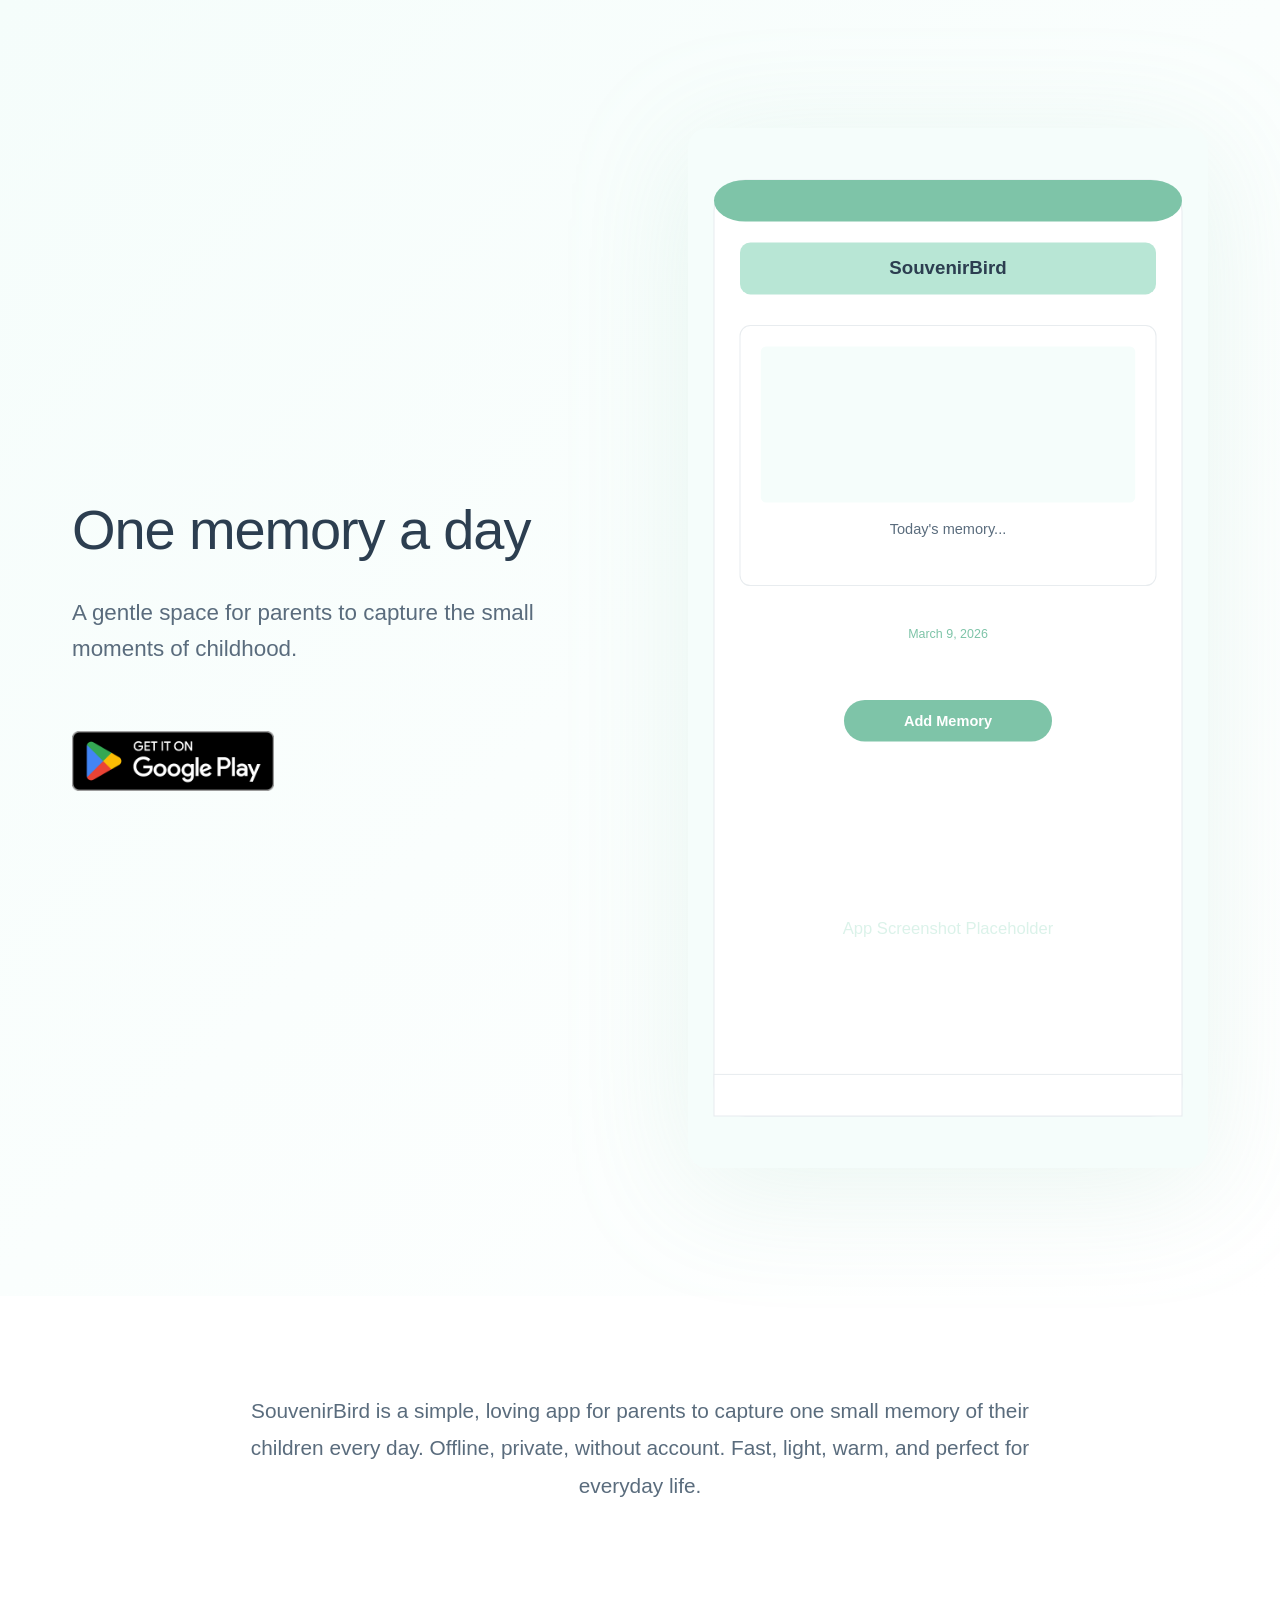
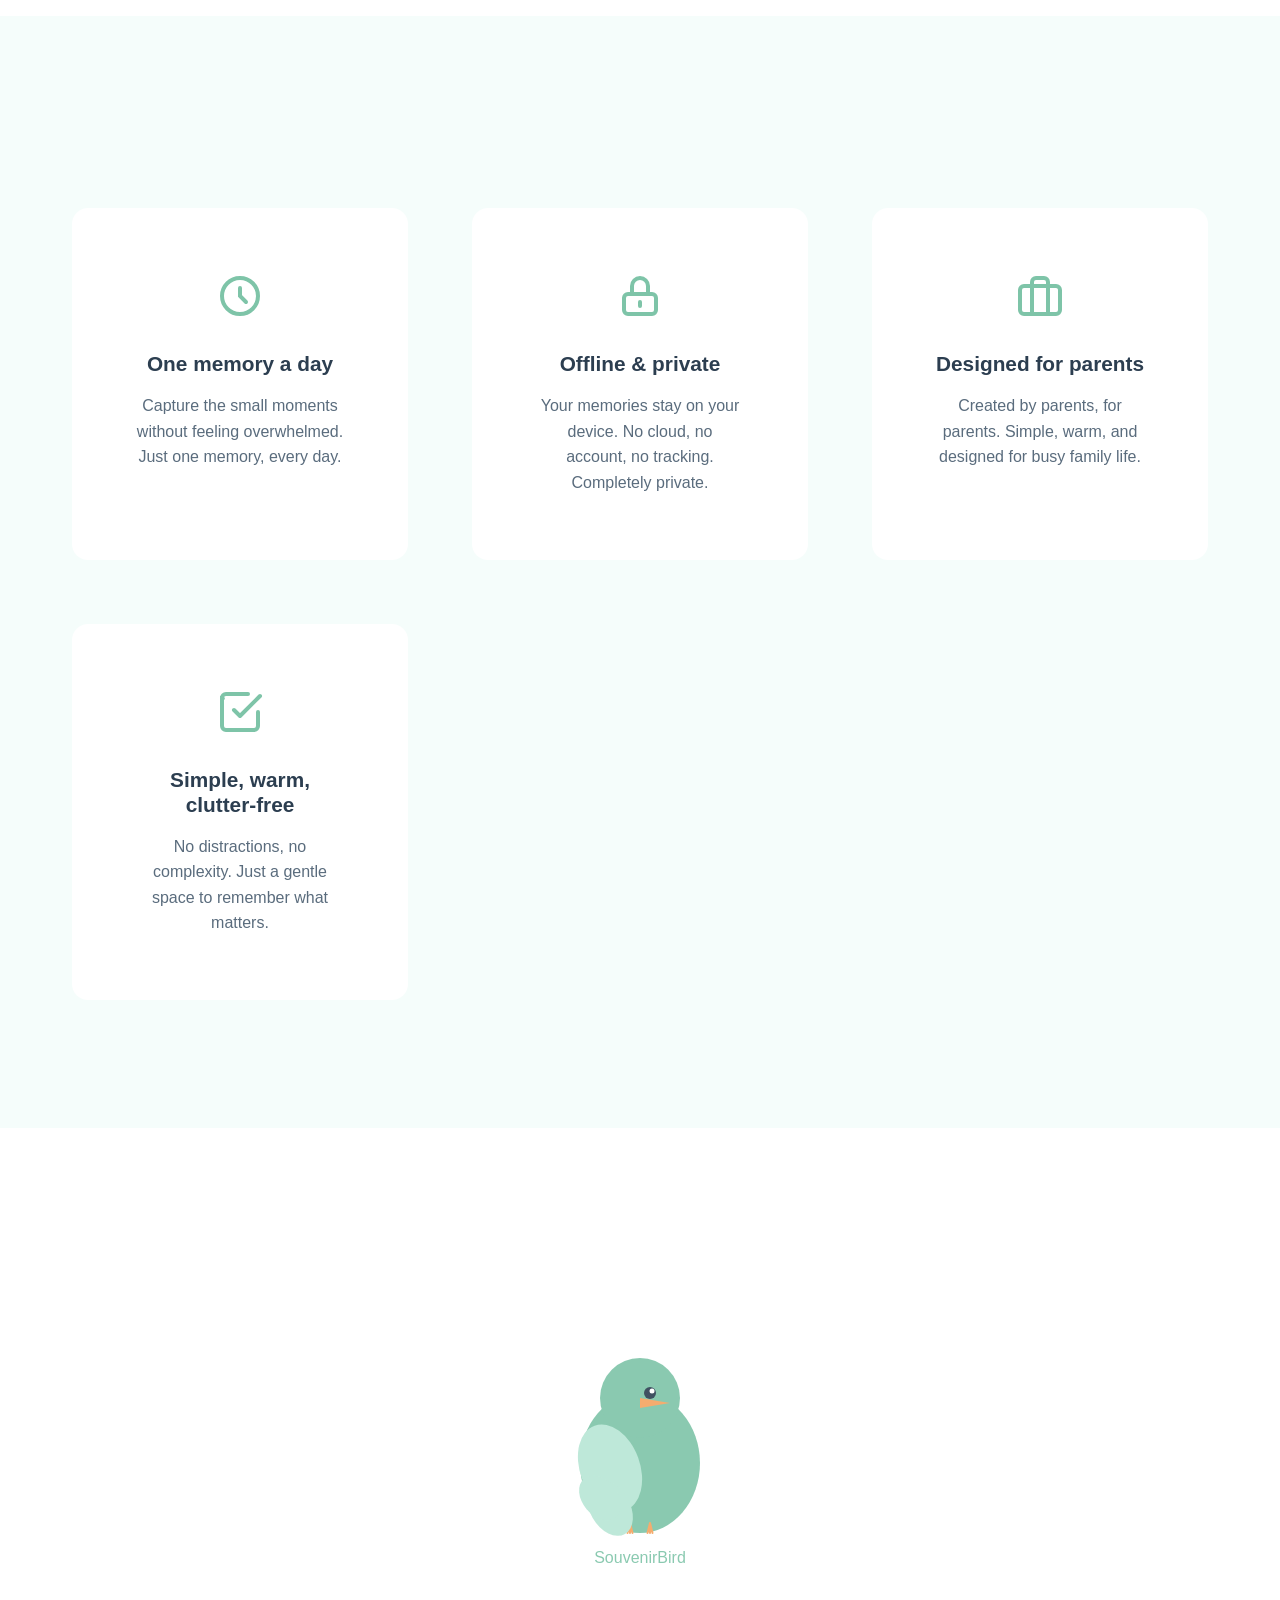
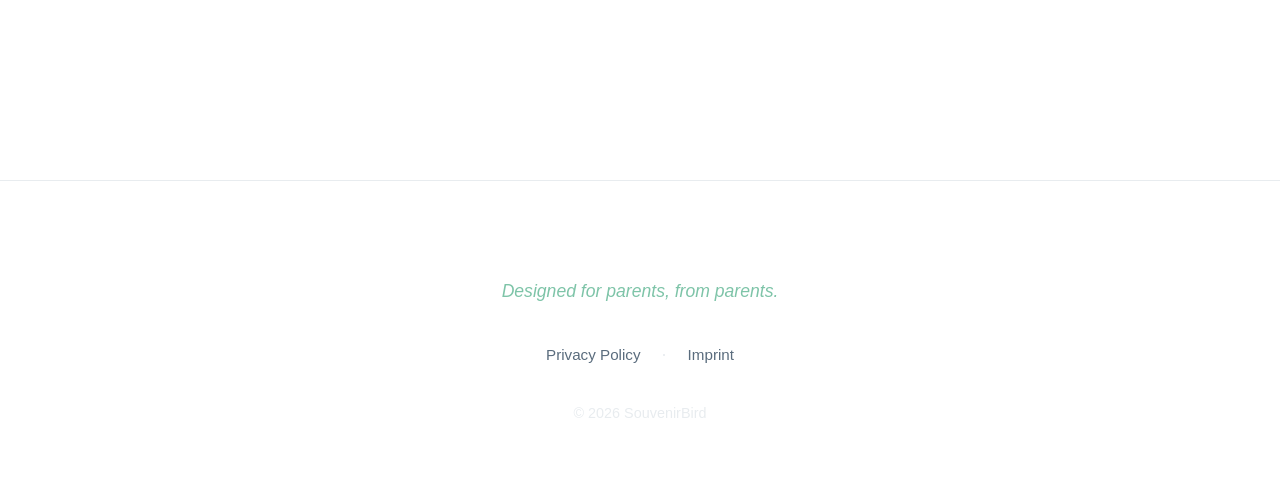
==== index.html @ 24911161 "inital version" ====
<!DOCTYPE html>
<html lang="en">
<head>
    <meta charset="UTF-8">
    <meta name="viewport" content="width=device-width, initial-scale=1.0">
    <meta name="referrer" content="no-referrer">
    <meta http-equiv="Content-Security-Policy" content="default-src 'self'; style-src 'self' 'unsafe-inline'; img-src 'self' data: https:; font-src 'self'; script-src 'self'; connect-src 'self';">
    
    <title>SouvenirBird - One Memory a Day | Simple Memory App for Parents</title>
    <meta name="description" content="SouvenirBird is a simple, loving memory app for parents to capture daily moments of childhood. Offline, private, no account needed. A gentle space for family memories, baby journal, and daily memories.">
    <meta name="keywords" content="parents, memory app, baby journal, family moments, daily memories, simple diary, parenting app, childhood memories">
    
    <!-- Open Graph / Social Media -->
    <meta property="og:type" content="website">
    <meta property="og:title" content="SouvenirBird - One Memory a Day">
    <meta property="og:description" content="A gentle space for parents to capture the small moments of childhood.">
    <meta property="og:image" content="images/og-image.png">
    
    <link rel="stylesheet" href="css/styles.css">
    <link rel="icon" type="image/svg+xml" href="images/favicon.svg">
    <link rel="icon" type="image/png" sizes="32x32" href="images/favicon-32x32.png">
    <link rel="apple-touch-icon" sizes="180x180" href="images/apple-touch-icon.png">
    <link rel="manifest" href="manifest.json">
</head>
<body>
    <!-- Hero Section -->
    <header class="hero">
        <div class="container">
            <div class="hero-content">
                <div class="hero-text">
                    <h1>One memory a day</h1>
                    <p class="subtitle">A gentle space for parents to capture the small moments of childhood.</p>
                    
                    <div class="cta-primary">
                        <a href="https://play.google.com/store/apps/details?id=com.souvenirbird" 
                           class="google-play-button" 
                           target="_blank" 
                           rel="noopener">
                            <img src="images/google-play-badge.png" alt="Get it on Google Play" class="play-badge">
                        </a>
                    </div>
                </div>
                
                <div class="hero-image">
                    <img src="images/app-screenshot.svg" alt="SouvenirBird App Screenshot" class="app-preview">
                </div>
            </div>
        </div>
    </header>

    <!-- Description Section -->
    <section class="description">
        <div class="container">
            <div class="description-content">
                <p class="lead">
                    SouvenirBird is a simple, loving app for parents to capture one small memory 
                    of their children every day. Offline, private, without account. 
                    Fast, light, warm, and perfect for everyday life.
                </p>
            </div>
        </div>
    </section>

    <!-- Features Section -->
    <section class="features">
        <div class="container">
            <div class="features-grid">
                <div class="feature">
                    <div class="feature-icon">
                        <svg width="48" height="48" viewBox="0 0 24 24" fill="none" xmlns="http://www.w3.org/2000/svg">
                            <path d="M12 8V12L15 15" stroke="#7EC4A8" stroke-width="2" stroke-linecap="round"/>
                            <circle cx="12" cy="12" r="9" stroke="#7EC4A8" stroke-width="2"/>
                        </svg>
                    </div>
                    <h3>One memory a day</h3>
                    <p>Capture the small moments without feeling overwhelmed. Just one memory, every day.</p>
                </div>
                
                <div class="feature">
                    <div class="feature-icon">
                        <svg width="48" height="48" viewBox="0 0 24 24" fill="none" xmlns="http://www.w3.org/2000/svg">
                            <path d="M12 15V17M6 21H18C19.1046 21 20 20.1046 20 19V13C20 11.8954 19.1046 11 18 11H6C4.89543 11 4 11.8954 4 13V19C4 20.1046 4.89543 21 6 21Z" stroke="#7EC4A8" stroke-width="2" stroke-linecap="round"/>
                            <path d="M8 11V7C8 4.79086 9.79086 3 12 3C14.2091 3 16 4.79086 16 7V11" stroke="#7EC4A8" stroke-width="2" stroke-linecap="round"/>
                        </svg>
                    </div>
                    <h3>Offline & private</h3>
                    <p>Your memories stay on your device. No cloud, no account, no tracking. Completely private.</p>
                </div>
                
                <div class="feature">
                    <div class="feature-icon">
                        <svg width="48" height="48" viewBox="0 0 24 24" fill="none" xmlns="http://www.w3.org/2000/svg">
                            <path d="M20 7H4C2.89543 7 2 7.89543 2 9V19C2 20.1046 2.89543 21 4 21H20C21.1046 21 22 20.1046 22 19V9C22 7.89543 21.1046 7 20 7Z" stroke="#7EC4A8" stroke-width="2"/>
                            <path d="M16 21V5C16 3.89543 15.1046 3 14 3H10C8.89543 3 8 3.89543 8 5V21" stroke="#7EC4A8" stroke-width="2"/>
                        </svg>
                    </div>
                    <h3>Designed for parents</h3>
                    <p>Created by parents, for parents. Simple, warm, and designed for busy family life.</p>
                </div>
                
                <div class="feature">
                    <div class="feature-icon">
                        <svg width="48" height="48" viewBox="0 0 24 24" fill="none" xmlns="http://www.w3.org/2000/svg">
                            <path d="M9 11L12 14L22 4" stroke="#7EC4A8" stroke-width="2" stroke-linecap="round" stroke-linejoin="round"/>
                            <path d="M21 12V19C21 20.1046 20.1046 21 19 21H5C3.89543 21 3 20.1046 3 19V5C3.89543 5 3 5.89543 3 5V5C3 3.89543 3.89543 3 5 3H16" stroke="#7EC4A8" stroke-width="2" stroke-linecap="round"/>
                        </svg>
                    </div>
                    <h3>Simple, warm, clutter-free</h3>
                    <p>No distractions, no complexity. Just a gentle space to remember what matters.</p>
                </div>
            </div>
        </div>
    </section>

    <!-- Bird Illustration Section -->
    <section class="bird-section">
        <div class="container">
            <div class="bird-illustration">
                <img src="images/souvenirbird-illustration.svg" alt="SouvenirBird" class="bird-img">
            </div>
        </div>
    </section>

    <!-- Footer -->
    <footer class="footer">
        <div class="container">
            <p class="footer-tagline">Designed for parents, from parents.</p>
            <nav class="footer-links">
                <a href="privacy.html">Privacy Policy</a>
                <span class="separator">·</span>
                <a href="imprint.html">Imprint</a>
            </nav>
            <p class="footer-copyright">&copy; 2026 SouvenirBird</p>
        </div>
    </footer>
</body>
</html>
---- css/styles.css ----
/* ==========================================
   SouvenirBird Landing Page Styles
   ==========================================
   Minimalist, warm, calm design
   Mint accents, plenty of whitespace
   ========================================== */

/* Reset & Base Styles */
* {
    margin: 0;
    padding: 0;
    box-sizing: border-box;
}

:root {
    /* Color Palette */
    --mint-primary: #7EC4A8;
    --mint-light: #B8E6D5;
    --mint-bg: #F5FDFB;
    --gray-dark: #2C3E50;
    --gray-medium: #5A6C7D;
    --gray-light: #E8ECEF;
    --white: #FFFFFF;
    
    /* Typography */
    --font-main: -apple-system, BlinkMacSystemFont, 'Segoe UI', 'Inter', 'Helvetica Neue', Arial, sans-serif;
    --font-heading: -apple-system, BlinkMacSystemFont, 'Segoe UI', 'Inter', 'Helvetica Neue', Arial, sans-serif;
    
    /* Spacing */
    --space-xs: 0.5rem;
    --space-sm: 1rem;
    --space-md: 2rem;
    --space-lg: 4rem;
    --space-xl: 6rem;
    --space-xxl: 8rem;
    
    /* Container */
    --container-max: 1200px;
}

/* Typography */
body {
    font-family: var(--font-main);
    font-size: 18px;
    line-height: 1.7;
    color: var(--gray-dark);
    background-color: var(--white);
    -webkit-font-smoothing: antialiased;
    -moz-osx-font-smoothing: grayscale;
}

h1, h2, h3, h4, h5, h6 {
    font-family: var(--font-heading);
    font-weight: 600;
    line-height: 1.2;
    color: var(--gray-dark);
}

h1 {
    font-size: 3.5rem;
    font-weight: 500;
    letter-spacing: -0.02em;
    margin-bottom: var(--space-md);
}

h2 {
    font-size: 2.5rem;
    margin-bottom: var(--space-md);
}

h3 {
    font-size: 1.5rem;
    margin-bottom: var(--space-sm);
}

p {
    margin-bottom: var(--space-sm);
}

/* Layout */
.container {
    max-width: var(--container-max);
    margin: 0 auto;
    padding: 0 var(--space-md);
}

/* Hero Section */
.hero {
    background: linear-gradient(135deg, var(--mint-bg) 0%, var(--white) 100%);
    padding: var(--space-xxl) 0;
    min-height: 85vh;
    display: flex;
    align-items: center;
}

.hero-content {
    display: grid;
    grid-template-columns: 1fr 1fr;
    gap: var(--space-xl);
    align-items: center;
}

.hero-text {
    animation: fadeInUp 0.8s ease-out;
}

.subtitle {
    font-size: 1.4rem;
    color: var(--gray-medium);
    font-weight: 300;
    line-height: 1.6;
    margin-bottom: var(--space-lg);
    max-width: 520px;
}

.cta-primary {
    margin-top: var(--space-lg);
}

.google-play-button {
    display: inline-block;
    transition: transform 0.2s ease, opacity 0.2s ease;
}

.google-play-button:hover {
    transform: translateY(-3px);
    opacity: 0.9;
}

.play-badge {
    height: 60px;
    width: auto;
}

.hero-image {
    display: flex;
    justify-content: center;
    align-items: center;
    animation: fadeIn 1s ease-out;
}

.app-preview {
    max-width: 100%;
    height: auto;
    filter: drop-shadow(0 20px 60px rgba(126, 196, 168, 0.15));
    border-radius: 20px;
}

/* Description Section */
.description {
    padding: var(--space-xl) 0;
    background-color: var(--white);
}

.description-content {
    max-width: 800px;
    margin: 0 auto;
    text-align: center;
}

.lead {
    font-size: 1.3rem;
    line-height: 1.8;
    color: var(--gray-medium);
    font-weight: 300;
}

/* Features Section */
.features {
    padding: var(--space-xxl) 0;
    background-color: var(--mint-bg);
}

.features-grid {
    display: grid;
    grid-template-columns: repeat(auto-fit, minmax(260px, 1fr));
    gap: var(--space-lg);
    margin-top: var(--space-lg);
}

.feature {
    background: var(--white);
    padding: var(--space-lg);
    border-radius: 16px;
    text-align: center;
    transition: transform 0.3s ease, box-shadow 0.3s ease;
}

.feature:hover {
    transform: translateY(-5px);
    box-shadow: 0 10px 40px rgba(126, 196, 168, 0.15);
}

.feature-icon {
    margin-bottom: var(--space-md);
    display: flex;
    justify-content: center;
    align-items: center;
}

.feature h3 {
    color: var(--gray-dark);
    margin-bottom: var(--space-sm);
    font-size: 1.3rem;
}

.feature p {
    color: var(--gray-medium);
    font-size: 1rem;
    line-height: 1.6;
    margin: 0;
}

/* Bird Illustration Section */
.bird-section {
    padding: var(--space-xl) 0 var(--space-xxl) 0;
    background-color: var(--white);
}

.bird-illustration {
    display: flex;
    justify-content: center;
    align-items: center;
    padding: var(--space-lg) 0;
}

.bird-img {
    max-width: 400px;
    width: 100%;
    height: auto;
    opacity: 0.9;
}

/* Footer */
.footer {
    background-color: var(--white);
    padding: var(--space-xl) 0 var(--space-lg) 0;
    text-align: center;
    border-top: 1px solid var(--gray-light);
}

.footer-tagline {
    font-size: 1.1rem;
    color: var(--mint-primary);
    margin-bottom: var(--space-md);
    font-style: italic;
    font-weight: 300;
}

.footer-links {
    margin-bottom: var(--space-md);
}

.footer-links a {
    color: var(--gray-medium);
    text-decoration: none;
    font-size: 0.95rem;
    transition: color 0.2s ease;
}

.footer-links a:hover {
    color: var(--mint-primary);
}

.separator {
    margin: 0 var(--space-sm);
    color: var(--gray-light);
}

.footer-copyright {
    font-size: 0.9rem;
    color: var(--gray-light);
    margin: 0;
}

/* Animations */
@keyframes fadeInUp {
    from {
        opacity: 0;
        transform: translateY(30px);
    }
    to {
        opacity: 1;
        transform: translateY(0);
    }
}

@keyframes fadeIn {
    from {
        opacity: 0;
    }
    to {
        opacity: 1;
    }
}

/* Responsive Design */
@media (max-width: 968px) {
    :root {
        --space-xl: 4rem;
        --space-xxl: 6rem;
    }
    
    h1 {
        font-size: 2.8rem;
    }
    
    .hero-content {
        grid-template-columns: 1fr;
        gap: var(--space-lg);
    }
    
    .hero-image {
        order: -1;
    }
    
    .hero-text {
        text-align: center;
    }
    
    .subtitle {
        margin-left: auto;
        margin-right: auto;
    }
    
    .features-grid {
        grid-template-columns: repeat(auto-fit, minmax(240px, 1fr));
        gap: var(--space-md);
    }
}

@media (max-width: 640px) {
    :root {
        --space-lg: 3rem;
        --space-xl: 3rem;
        --space-xxl: 4rem;
    }
    
    body {
        font-size: 16px;
    }
    
    h1 {
        font-size: 2.2rem;
    }
    
    .subtitle {
        font-size: 1.1rem;
    }
    
    .lead {
        font-size: 1.1rem;
    }
    
    .hero {
        padding: var(--space-lg) 0;
        min-height: auto;
    }
    
    .play-badge {
        height: 50px;
    }
    
    .features-grid {
        grid-template-columns: 1fr;
    }
    
    .feature {
        padding: var(--space-md);
    }
    
    .bird-img {
        max-width: 300px;
    }
}

/* Accessibility */
a:focus,
button:focus {
    outline: 2px solid var(--mint-primary);
    outline-offset: 2px;
}

@media (prefers-reduced-motion: reduce) {
    *,
    *::before,
    *::after {
        animation-duration: 0.01ms !important;
        animation-iteration-count: 1 !important;
        transition-duration: 0.01ms !important;
    }
}
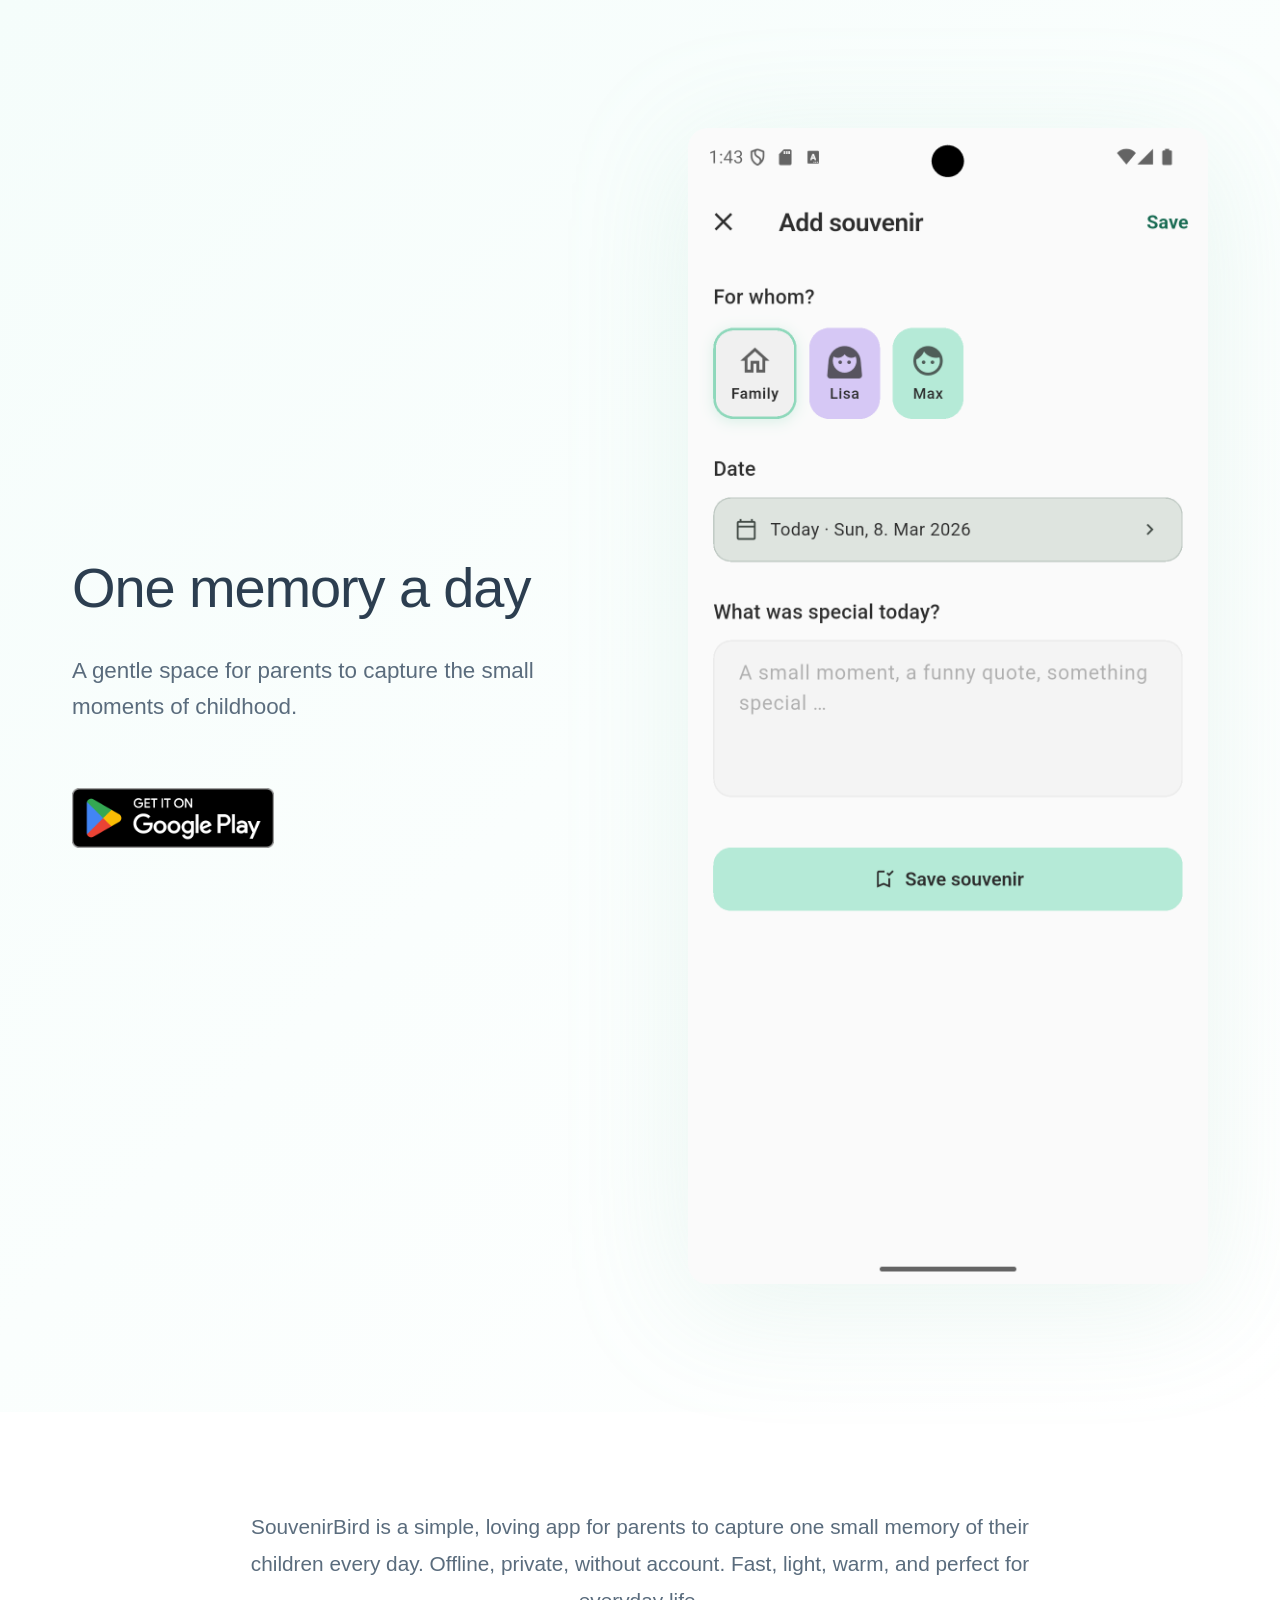
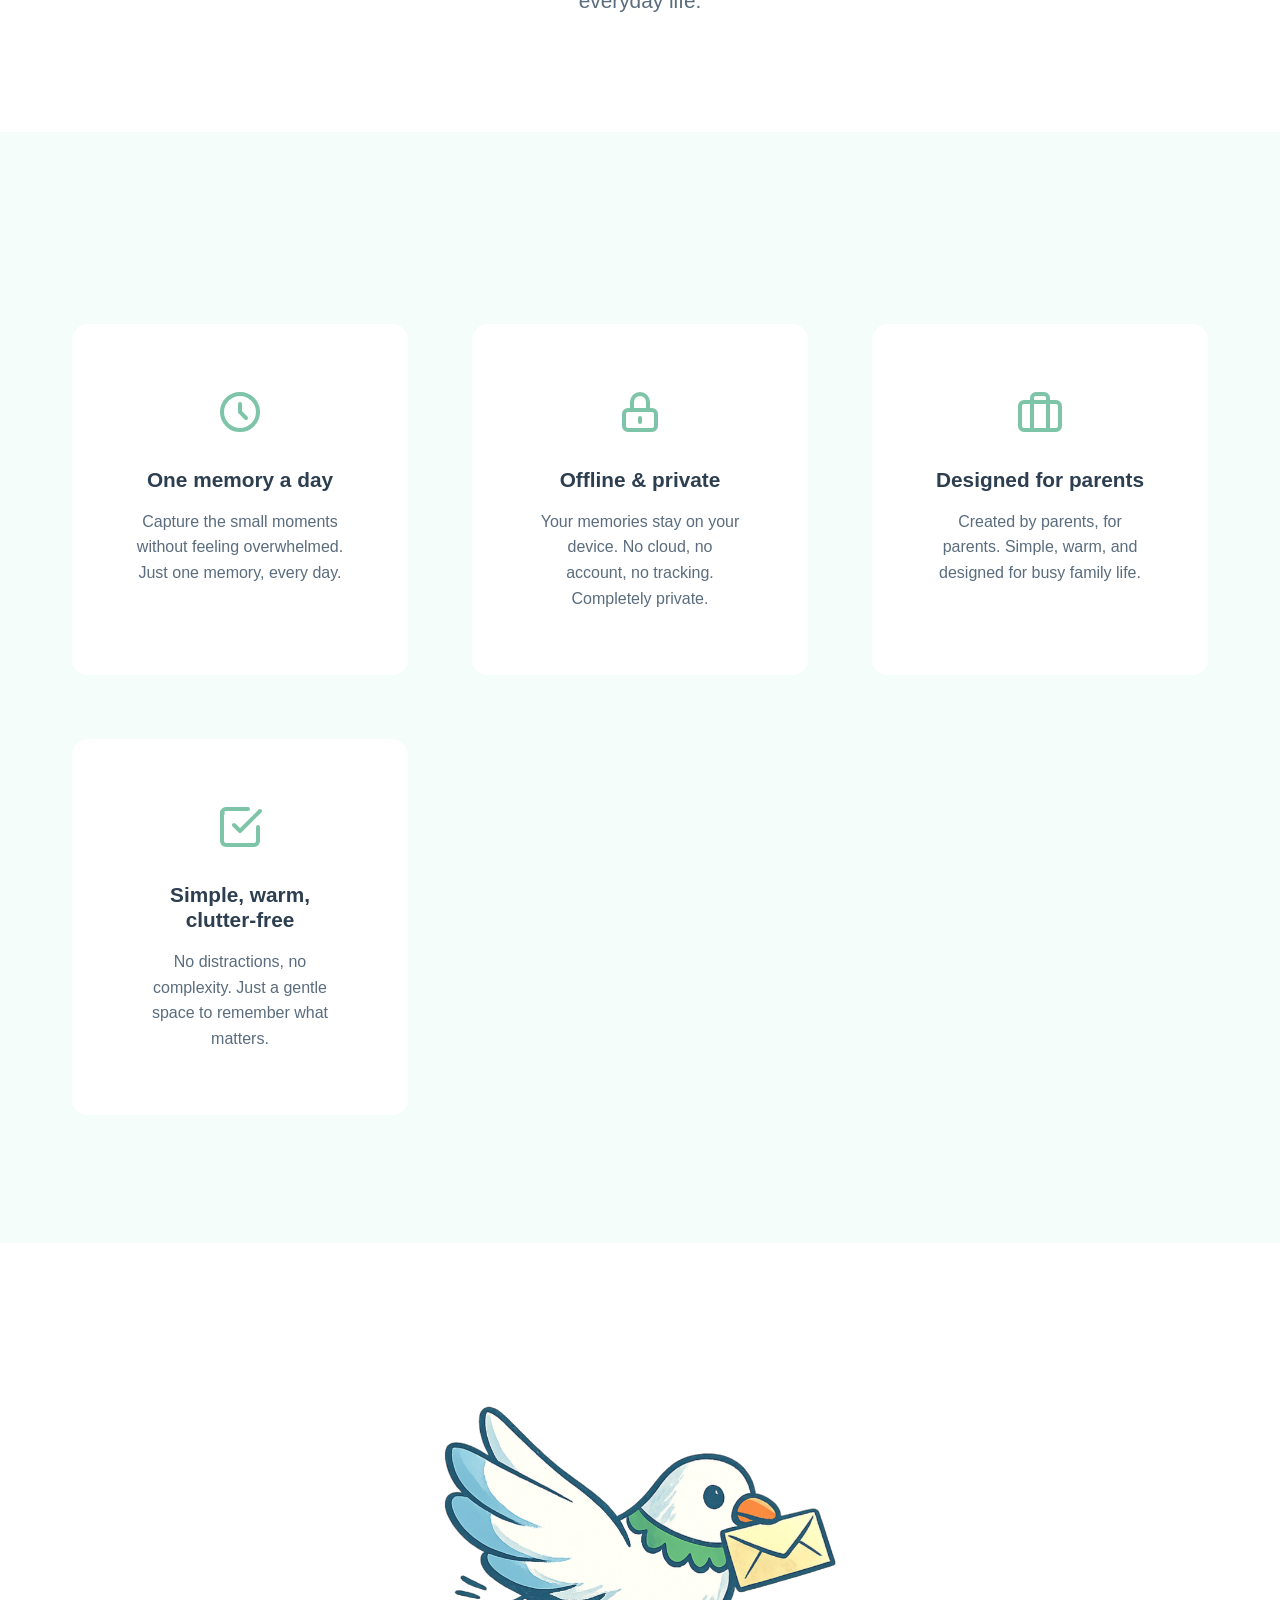
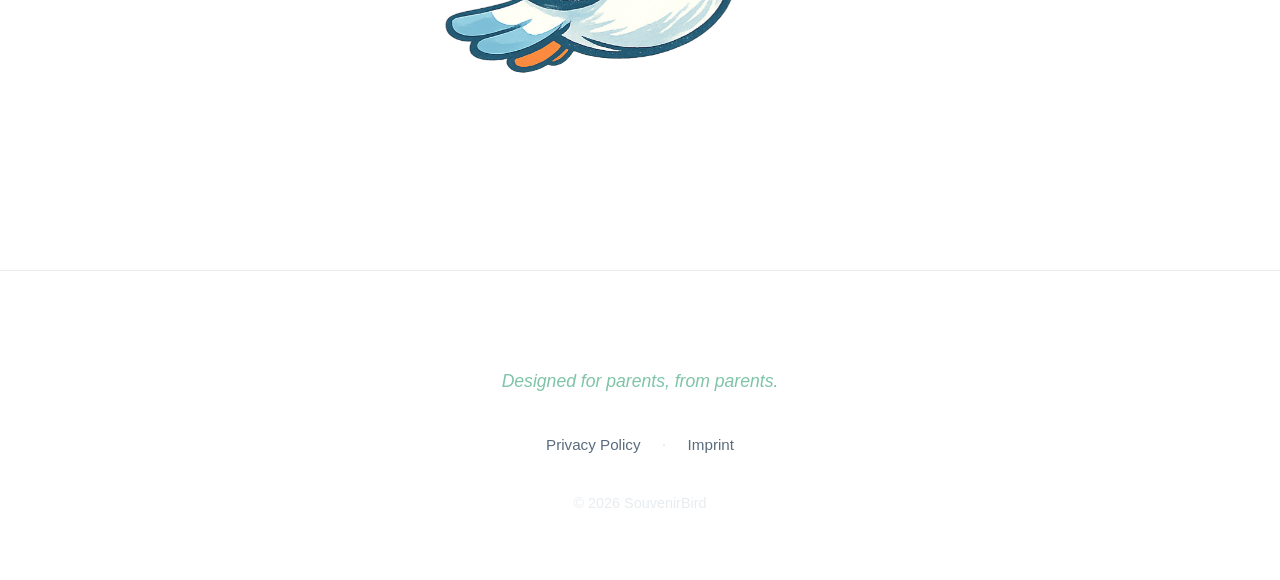
==== commit f27629b4: "placeholder replaced with imgages" ====
--- a/index.html
+++ b/index.html
@@ -17,9 +17,8 @@
     <meta property="og:image" content="images/og-image.png">
     
     <link rel="stylesheet" href="css/styles.css">
-    <link rel="icon" type="image/svg+xml" href="images/favicon.svg">
-    <link rel="icon" type="image/png" sizes="32x32" href="images/favicon-32x32.png">
-    <link rel="apple-touch-icon" sizes="180x180" href="images/apple-touch-icon.png">
+    <link rel="icon" type="image/png" href="images/favicon.png">
+    <link rel="apple-touch-icon" sizes="180x180" href="images/favicon.png">
     <link rel="manifest" href="manifest.json">
 </head>
 <body>
@@ -42,7 +41,7 @@
                 </div>
                 
                 <div class="hero-image">
-                    <img src="images/app-screenshot.svg" alt="SouvenirBird App Screenshot" class="app-preview">
+                    <img src="images/Screenshot_1772977403.png" alt="SouvenirBird App Screenshot" class="app-preview">
                 </div>
             </div>
         </div>
@@ -67,7 +66,7 @@
             <div class="features-grid">
                 <div class="feature">
                     <div class="feature-icon">
-                        <svg width="48" height="48" viewBox="0 0 24 24" fill="none" xmlns="http://www.w3.org/2000/svg">
+                        <svg width="48" height="48" viewBox="0 0 24 24" fill="none">
                             <path d="M12 8V12L15 15" stroke="#7EC4A8" stroke-width="2" stroke-linecap="round"/>
                             <circle cx="12" cy="12" r="9" stroke="#7EC4A8" stroke-width="2"/>
                         </svg>
@@ -78,7 +77,7 @@
                 
                 <div class="feature">
                     <div class="feature-icon">
-                        <svg width="48" height="48" viewBox="0 0 24 24" fill="none" xmlns="http://www.w3.org/2000/svg">
+                        <svg width="48" height="48" viewBox="0 0 24 24" fill="none">
                             <path d="M12 15V17M6 21H18C19.1046 21 20 20.1046 20 19V13C20 11.8954 19.1046 11 18 11H6C4.89543 11 4 11.8954 4 13V19C4 20.1046 4.89543 21 6 21Z" stroke="#7EC4A8" stroke-width="2" stroke-linecap="round"/>
                             <path d="M8 11V7C8 4.79086 9.79086 3 12 3C14.2091 3 16 4.79086 16 7V11" stroke="#7EC4A8" stroke-width="2" stroke-linecap="round"/>
                         </svg>
@@ -89,7 +88,7 @@
                 
                 <div class="feature">
                     <div class="feature-icon">
-                        <svg width="48" height="48" viewBox="0 0 24 24" fill="none" xmlns="http://www.w3.org/2000/svg">
+                        <svg width="48" height="48" viewBox="0 0 24 24" fill="none">
                             <path d="M20 7H4C2.89543 7 2 7.89543 2 9V19C2 20.1046 2.89543 21 4 21H20C21.1046 21 22 20.1046 22 19V9C22 7.89543 21.1046 7 20 7Z" stroke="#7EC4A8" stroke-width="2"/>
                             <path d="M16 21V5C16 3.89543 15.1046 3 14 3H10C8.89543 3 8 3.89543 8 5V21" stroke="#7EC4A8" stroke-width="2"/>
                         </svg>
@@ -100,7 +99,7 @@
                 
                 <div class="feature">
                     <div class="feature-icon">
-                        <svg width="48" height="48" viewBox="0 0 24 24" fill="none" xmlns="http://www.w3.org/2000/svg">
+                        <svg width="48" height="48" viewBox="0 0 24 24" fill="none">
                             <path d="M9 11L12 14L22 4" stroke="#7EC4A8" stroke-width="2" stroke-linecap="round" stroke-linejoin="round"/>
                             <path d="M21 12V19C21 20.1046 20.1046 21 19 21H5C3.89543 21 3 20.1046 3 19V5C3.89543 5 3 5.89543 3 5V5C3 3.89543 3.89543 3 5 3H16" stroke="#7EC4A8" stroke-width="2" stroke-linecap="round"/>
                         </svg>
@@ -116,7 +115,7 @@
     <section class="bird-section">
         <div class="container">
             <div class="bird-illustration">
-                <img src="images/souvenirbird-illustration.svg" alt="SouvenirBird" class="bird-img">
+                <img src="images/SouvenirBird_clear_cut.PNG" alt="SouvenirBird" class="bird-img">
             </div>
         </div>
     </section>
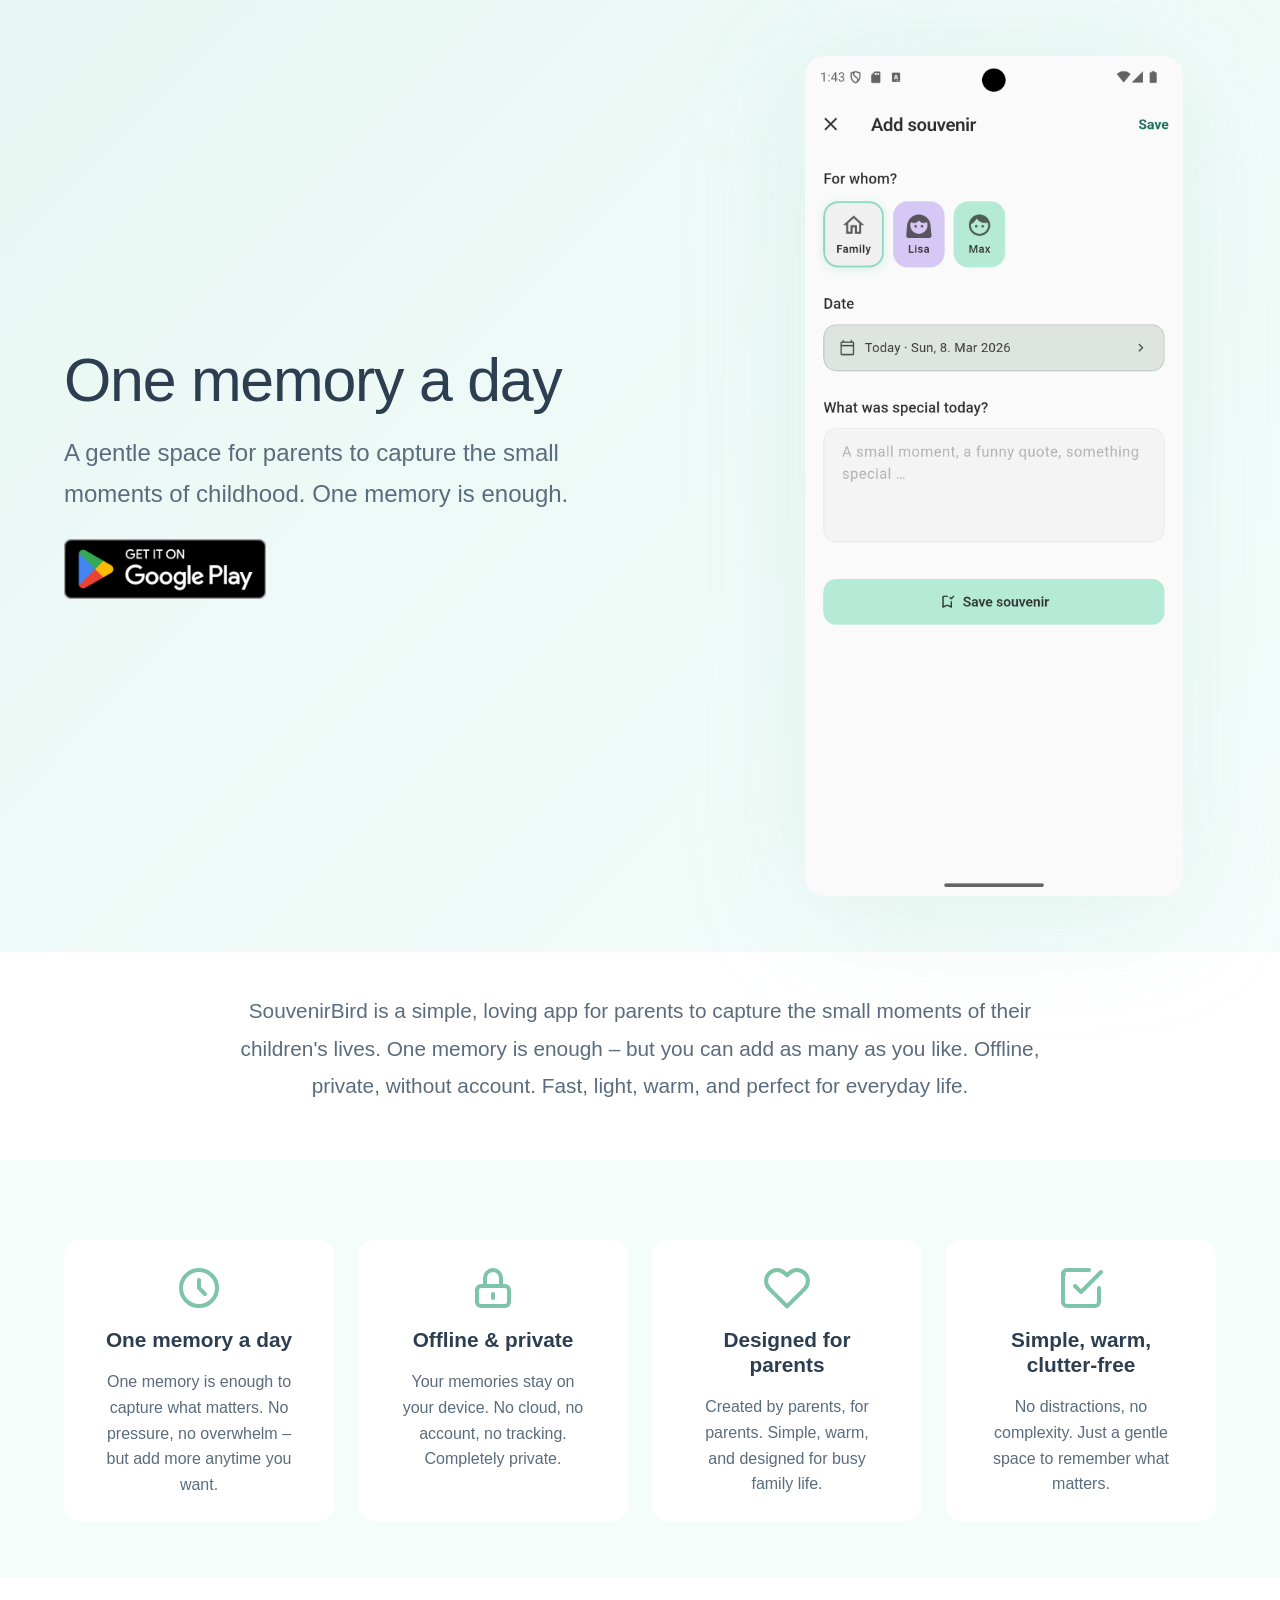
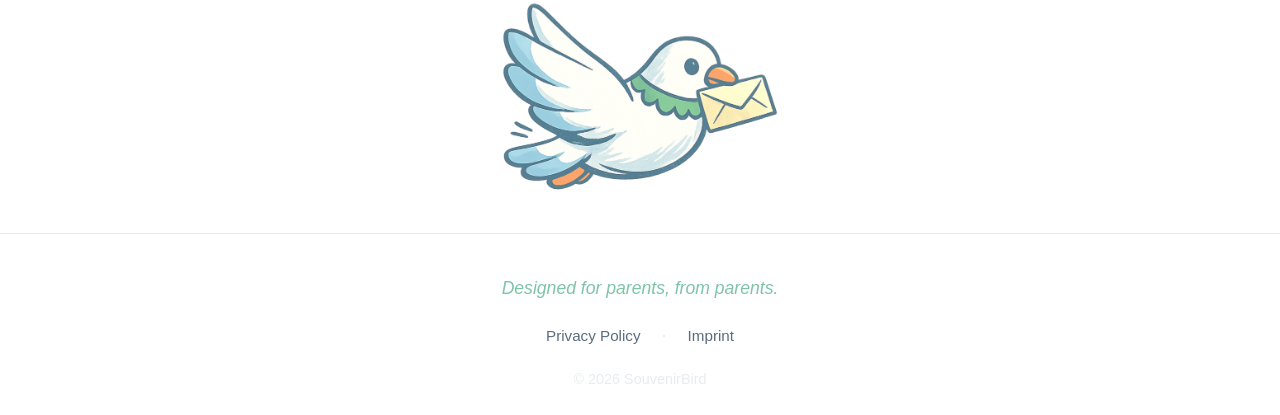
==== commit cd44a371: "design improvments" ====
--- a/index.html
+++ b/index.html
@@ -28,7 +28,7 @@
             <div class="hero-content">
                 <div class="hero-text">
                     <h1>One memory a day</h1>
-                    <p class="subtitle">A gentle space for parents to capture the small moments of childhood.</p>
+                    <p class="subtitle">A gentle space for parents to capture the small moments of childhood. One memory is enough.</p>
                     
                     <div class="cta-primary">
                         <a href="https://play.google.com/store/apps/details?id=com.souvenirbird" 
@@ -52,9 +52,9 @@
         <div class="container">
             <div class="description-content">
                 <p class="lead">
-                    SouvenirBird is a simple, loving app for parents to capture one small memory 
-                    of their children every day. Offline, private, without account. 
-                    Fast, light, warm, and perfect for everyday life.
+                    SouvenirBird is a simple, loving app for parents to capture the small moments 
+                    of their children's lives. One memory is enough – but you can add as many as you like. 
+                    Offline, private, without account. Fast, light, warm, and perfect for everyday life.
                 </p>
             </div>
         </div>
@@ -72,7 +72,7 @@
                         </svg>
                     </div>
                     <h3>One memory a day</h3>
-                    <p>Capture the small moments without feeling overwhelmed. Just one memory, every day.</p>
+                    <p>One memory is enough to capture what matters. No pressure, no overwhelm – but add more anytime you want.</p>
                 </div>
                 
                 <div class="feature">
@@ -89,8 +89,7 @@
                 <div class="feature">
                     <div class="feature-icon">
                         <svg width="48" height="48" viewBox="0 0 24 24" fill="none">
-                            <path d="M20 7H4C2.89543 7 2 7.89543 2 9V19C2 20.1046 2.89543 21 4 21H20C21.1046 21 22 20.1046 22 19V9C22 7.89543 21.1046 7 20 7Z" stroke="#7EC4A8" stroke-width="2"/>
-                            <path d="M16 21V5C16 3.89543 15.1046 3 14 3H10C8.89543 3 8 3.89543 8 5V21" stroke="#7EC4A8" stroke-width="2"/>
+                            <path d="M20.84 4.61a5.5 5.5 0 0 0-7.78 0L12 5.67l-1.06-1.06a5.5 5.5 0 0 0-7.78 7.78l1.06 1.06L12 21.23l7.78-7.78 1.06-1.06a5.5 5.5 0 0 0 0-7.78z" stroke="#7EC4A8" stroke-width="2" stroke-linecap="round" stroke-linejoin="round"/>
                         </svg>
                     </div>
                     <h3>Designed for parents</h3>
--- a/css/styles.css
+++ b/css/styles.css
@@ -17,6 +17,7 @@
     --mint-primary: #7EC4A8;
     --mint-light: #B8E6D5;
     --mint-bg: #F5FDFB;
+    --mint-bg-darker: #E8F7F3;
     --gray-dark: #2C3E50;
     --gray-medium: #5A6C7D;
     --gray-light: #E8ECEF;
@@ -29,10 +30,10 @@
     /* Spacing */
     --space-xs: 0.5rem;
     --space-sm: 1rem;
-    --space-md: 2rem;
-    --space-lg: 4rem;
-    --space-xl: 6rem;
-    --space-xxl: 8rem;
+    --space-md: 1.5rem;
+    --space-lg: 2.5rem;
+    --space-xl: 3.5rem;
+    --space-xxl: 5rem;
     
     /* Container */
     --container-max: 1200px;
@@ -57,10 +58,10 @@
 }
 
 h1 {
-    font-size: 3.5rem;
+    font-size: 3.8rem;
     font-weight: 500;
     letter-spacing: -0.02em;
-    margin-bottom: var(--space-md);
+    margin-bottom: var(--space-sm);
 }
 
 h2 {
@@ -86,17 +87,17 @@
 
 /* Hero Section */
 .hero {
-    background: linear-gradient(135deg, var(--mint-bg) 0%, var(--white) 100%);
-    padding: var(--space-xxl) 0;
-    min-height: 85vh;
+    background: linear-gradient(135deg, var(--mint-bg-darker) 0%, var(--mint-bg) 100%);
+    padding: var(--space-xl) 0;
+    min-height: 70vh;
     display: flex;
     align-items: center;
 }
 
 .hero-content {
     display: grid;
-    grid-template-columns: 1fr 1fr;
-    gap: var(--space-xl);
+    grid-template-columns: 1.2fr 0.8fr;
+    gap: var(--space-lg);
     align-items: center;
 }
 
@@ -105,16 +106,16 @@
 }
 
 .subtitle {
-    font-size: 1.4rem;
+    font-size: 1.5rem;
     color: var(--gray-medium);
     font-weight: 300;
-    line-height: 1.6;
-    margin-bottom: var(--space-lg);
-    max-width: 520px;
+    line-height: 1.7;
+    margin-bottom: var(--space-md);
+    max-width: 580px;
 }
 
 .cta-primary {
-    margin-top: var(--space-lg);
+    margin-top: var(--space-md);
 }
 
 .google-play-button {
@@ -140,7 +141,7 @@
 }
 
 .app-preview {
-    max-width: 100%;
+    max-width: 85%;
     height: auto;
     filter: drop-shadow(0 20px 60px rgba(126, 196, 168, 0.15));
     border-radius: 20px;
@@ -148,7 +149,7 @@
 
 /* Description Section */
 .description {
-    padding: var(--space-xl) 0;
+    padding: var(--space-lg) 0;
     background-color: var(--white);
 }
 
@@ -167,20 +168,20 @@
 
 /* Features Section */
 .features {
-    padding: var(--space-xxl) 0;
+    padding: var(--space-xl) 0;
     background-color: var(--mint-bg);
 }
 
 .features-grid {
     display: grid;
     grid-template-columns: repeat(auto-fit, minmax(260px, 1fr));
-    gap: var(--space-lg);
-    margin-top: var(--space-lg);
+    gap: var(--space-md);
+    margin-top: var(--space-md);
 }
 
 .feature {
     background: var(--white);
-    padding: var(--space-lg);
+    padding: var(--space-md) var(--space-lg);
     border-radius: 16px;
     text-align: center;
     transition: transform 0.3s ease, box-shadow 0.3s ease;
@@ -192,7 +193,7 @@
 }
 
 .feature-icon {
-    margin-bottom: var(--space-md);
+    margin-bottom: var(--space-sm);
     display: flex;
     justify-content: center;
     align-items: center;
@@ -213,7 +214,7 @@
 
 /* Bird Illustration Section */
 .bird-section {
-    padding: var(--space-xl) 0 var(--space-xxl) 0;
+    padding: var(--space-md) 0 var(--space-lg) 0;
     background-color: var(--white);
 }
 
@@ -221,20 +222,20 @@
     display: flex;
     justify-content: center;
     align-items: center;
-    padding: var(--space-lg) 0;
+    padding: 0;
 }
 
 .bird-img {
-    max-width: 400px;
+    max-width: 280px;
     width: 100%;
     height: auto;
-    opacity: 0.9;
+    opacity: 0.7;
 }
 
 /* Footer */
 .footer {
     background-color: var(--white);
-    padding: var(--space-xl) 0 var(--space-lg) 0;
+    padding: var(--space-lg) 0 var(--space-md) 0;
     text-align: center;
     border-top: 1px solid var(--gray-light);
 }
@@ -242,13 +243,13 @@
 .footer-tagline {
     font-size: 1.1rem;
     color: var(--mint-primary);
-    margin-bottom: var(--space-md);
+    margin-bottom: var(--space-sm);
     font-style: italic;
     font-weight: 300;
 }
 
 .footer-links {
-    margin-bottom: var(--space-md);
+    margin-bottom: var(--space-sm);
 }
 
 .footer-links a {
@@ -297,8 +298,8 @@
 /* Responsive Design */
 @media (max-width: 968px) {
     :root {
-        --space-xl: 4rem;
-        --space-xxl: 6rem;
+        --space-xl: 2.5rem;
+        --space-xxl: 3.5rem;
     }
     
     h1 {
@@ -331,9 +332,9 @@
 
 @media (max-width: 640px) {
     :root {
-        --space-lg: 3rem;
-        --space-xl: 3rem;
-        --space-xxl: 4rem;
+        --space-lg: 2rem;
+        --space-xl: 2rem;
+        --space-xxl: 2.5rem;
     }
     
     body {
@@ -353,7 +354,7 @@
     }
     
     .hero {
-        padding: var(--space-lg) 0;
+        padding: var(--space-md) 0;
         min-height: auto;
     }
     
@@ -370,7 +371,7 @@
     }
     
     .bird-img {
-        max-width: 300px;
+        max-width: 220px;
     }
 }
 
